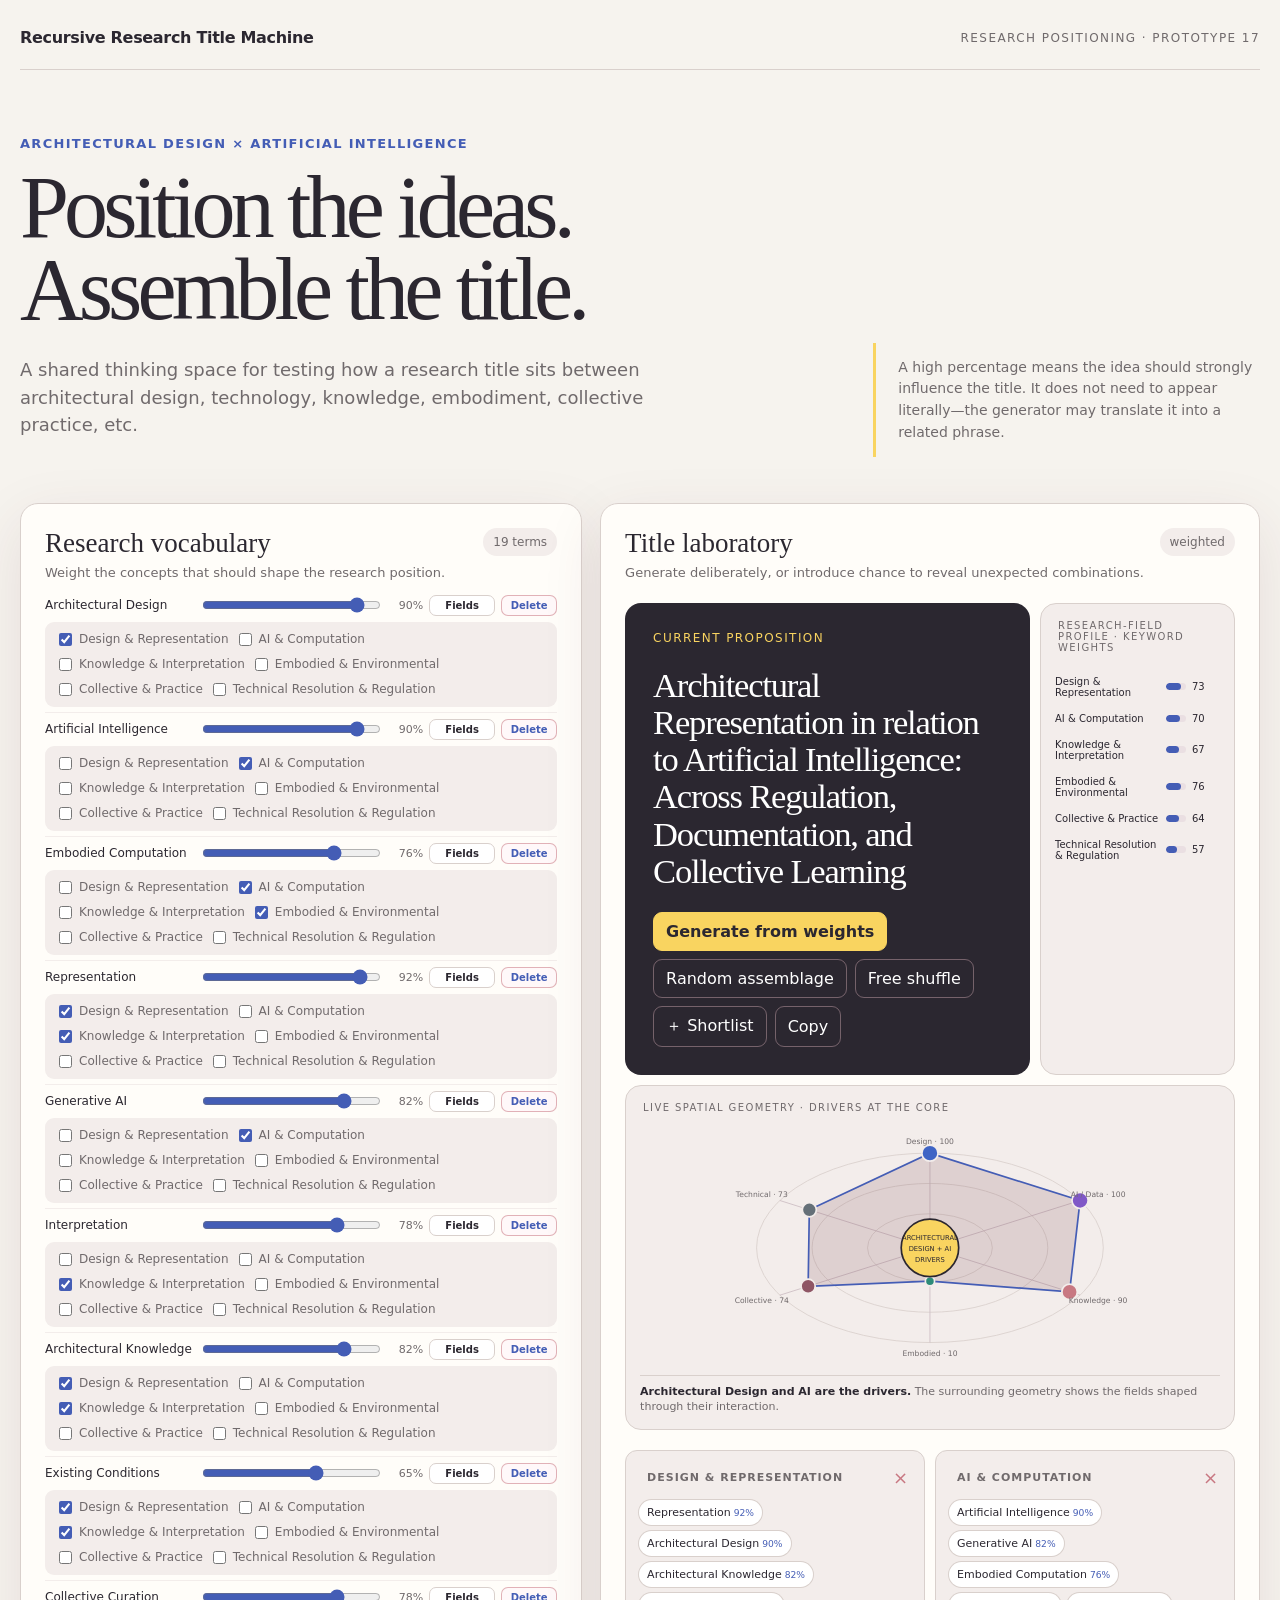
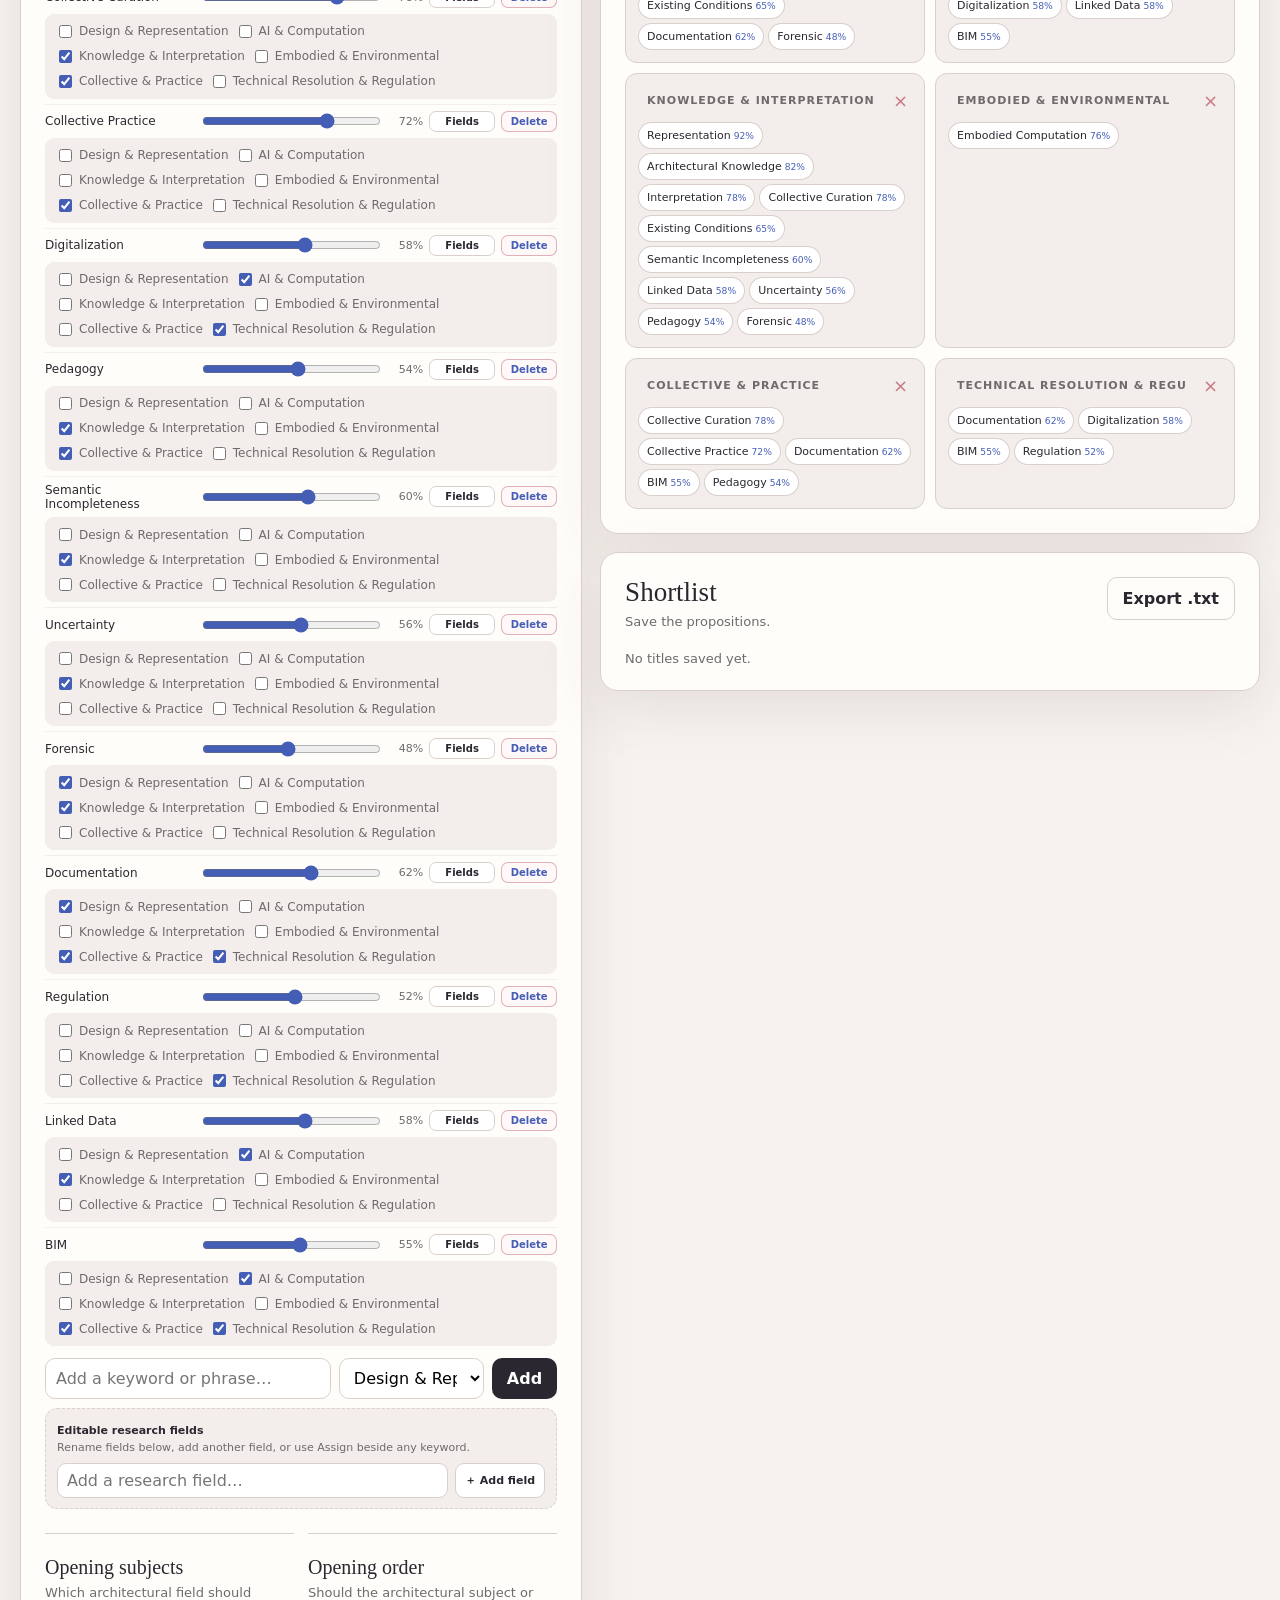
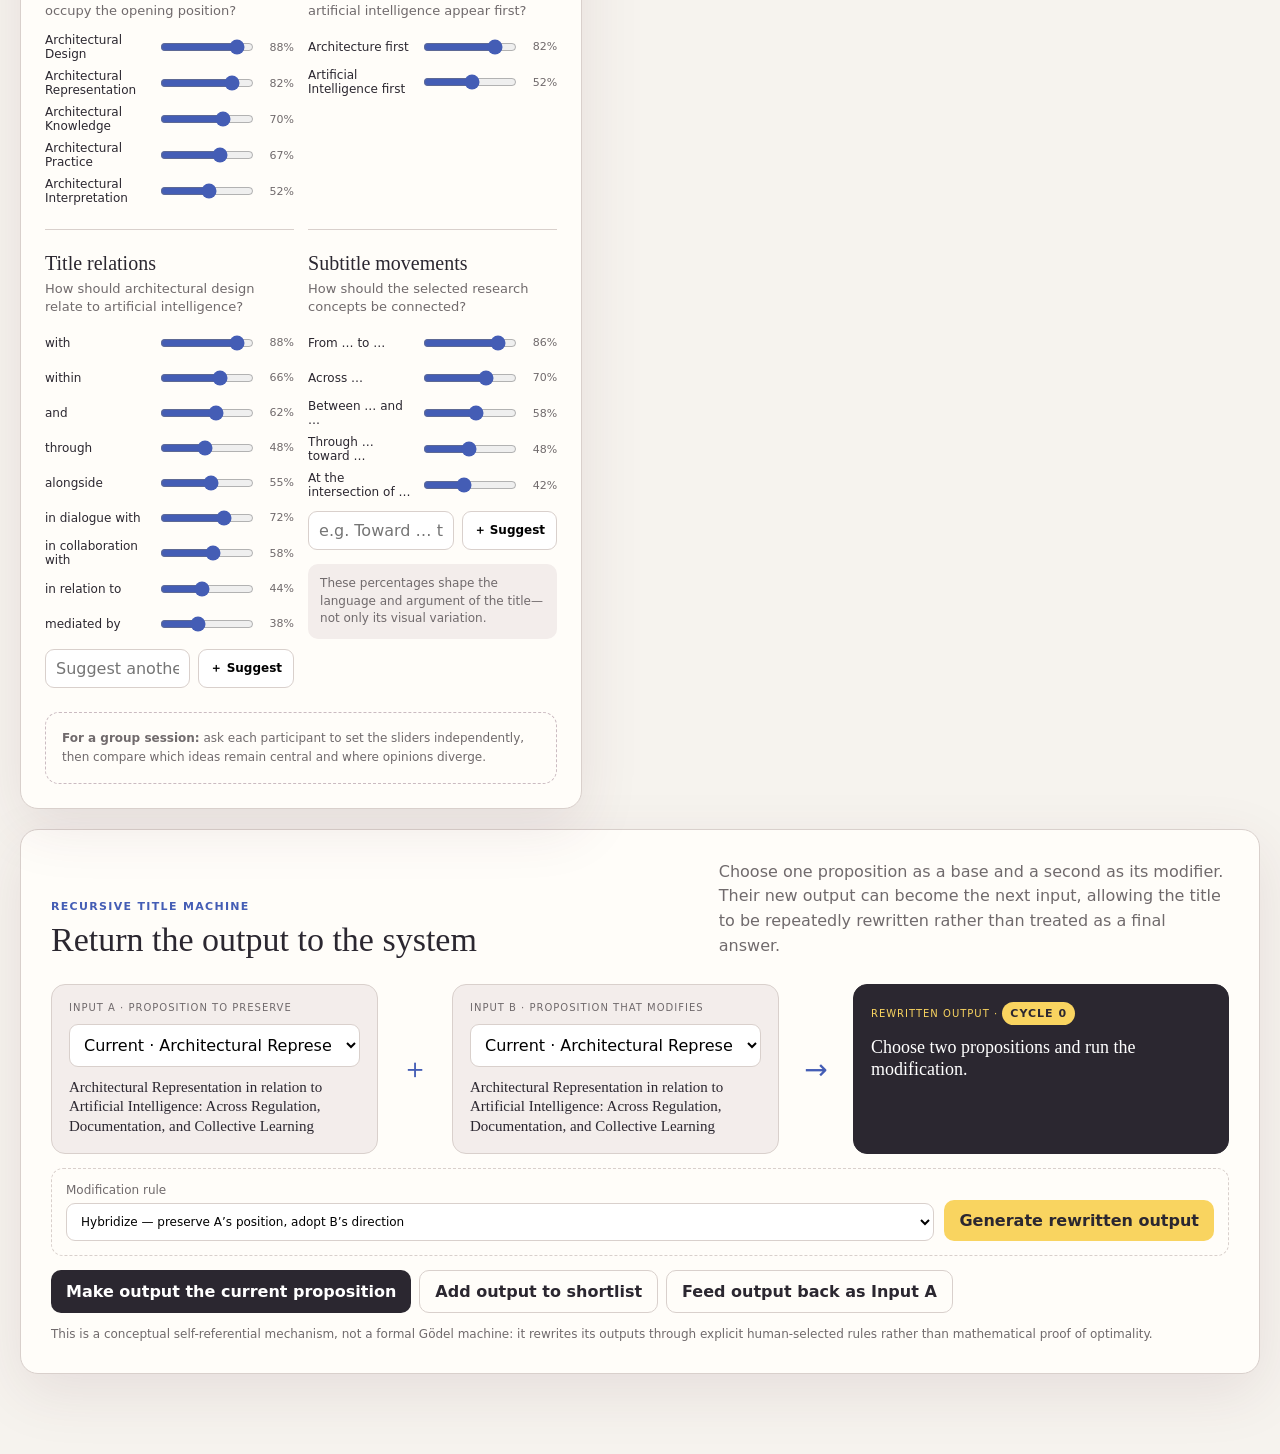
==== recursive-title-machine-v17.html @ b05d7071 "new file:   recursive-title-machine-v17.html" ====
<!doctype html>
<html lang="en">
<head>
  <meta charset="utf-8" />
  <meta name="viewport" content="width=device-width, initial-scale=1" />
  <title>Recursive Research Title Machine</title>
  <style>
    :root{--ink:#2b2730;--muted:#706a6c;--paper:#f6f3ee;--card:#fffdf9;--line:#d9d0cc;--acid:#f9d460;--blue:#445db5;--warm:#c87882;--soft:#f3edeb;--shadow:0 18px 60px rgba(89,44,56,.10)}
    *{box-sizing:border-box} body{margin:0;background:var(--paper);color:var(--ink);font-family:Inter,ui-sans-serif,system-ui,-apple-system,BlinkMacSystemFont,"Segoe UI",sans-serif}
    button,input,select{font:inherit} button{cursor:pointer}.shell{max-width:1560px;margin:auto;padding:28px 20px 80px}
    .top{display:flex;align-items:center;justify-content:space-between;padding-bottom:22px;border-bottom:1px solid var(--line)}
    .brand{font-weight:750;letter-spacing:-.02em}.step{font-size:12px;text-transform:uppercase;letter-spacing:.12em;color:var(--muted)}
    header{display:grid;grid-template-columns:1.35fr .65fr;gap:50px;padding:66px 0 46px}.eyebrow{color:var(--blue);font-size:13px;font-weight:700;letter-spacing:.1em;text-transform:uppercase}
    h1{font-family:Georgia,serif;font-size:clamp(48px,7vw,88px);line-height:.93;letter-spacing:-.055em;margin:16px 0 25px;max-width:850px;font-weight:500}.intro{font-size:18px;line-height:1.55;color:var(--muted);max-width:700px}
    .note{align-self:end;border-left:3px solid var(--acid);padding:14px 0 14px 22px;color:var(--muted);line-height:1.55;font-size:14px}
    .grid{display:grid;grid-template-columns:.92fr 1.08fr;gap:18px;align-items:start}.panel{background:var(--card);border:1px solid var(--line);border-radius:18px;padding:24px;box-shadow:var(--shadow)}
    .panel-head{display:flex;justify-content:space-between;align-items:start;gap:15px;margin-bottom:20px}.panel h2{font-family:Georgia,serif;font-size:27px;font-weight:500;margin:0}.help{font-size:13px;color:var(--muted);line-height:1.4;margin-top:5px}.pill{background:var(--soft);border-radius:999px;padding:7px 10px;font-size:12px;color:var(--muted);white-space:nowrap}
    .vocabulary-panel .panel-head{margin-bottom:12px}.keyword-list{display:grid;gap:5px}.word{display:grid;grid-template-columns:minmax(112px,1fr) 1.2fr 38px 66px 56px;align-items:center;gap:6px;border-top:1px solid var(--soft);padding-top:6px;min-height:30px}.word:first-child{border:0;padding-top:0}.word label{font-size:12px;line-height:1.2}.word output{font-variant-numeric:tabular-nums;font-size:11px;color:var(--muted);text-align:right}.assign-word{border:1px solid var(--line);border-radius:7px;background:white;color:var(--ink);padding:4px 6px;font-size:10px;font-weight:700}.assign-word:hover,.assign-word:focus-visible{border-color:var(--blue);color:var(--blue)}.delete-word{border:1px solid rgba(200,120,130,.55);border-radius:7px;background:#fff8f9;color:var(--blue);padding:4px 6px;font-size:10px;font-weight:700}.delete-word:hover,.delete-word:focus-visible{border-color:var(--warm);color:var(--ink);background:#f8e4e8}.category-editor{grid-column:1/-1;display:flex;flex-wrap:wrap;gap:6px;padding:8px 10px;background:var(--soft);border-radius:9px}.category-choice{display:inline-flex;align-items:center;gap:4px;font-size:10px;color:var(--muted)}.category-choice input{accent-color:var(--blue)}
    input[type=range]{width:100%;accent-color:var(--blue)}.add{display:grid;grid-template-columns:1fr 145px auto;gap:8px;margin-top:12px}.add input,.add select{min-width:0;border:1px solid var(--line);border-radius:10px;background:white;padding:9px 10px}.btn{border:0;border-radius:10px;padding:11px 15px;font-weight:700;background:var(--ink);color:white}.btn.alt{background:var(--acid);color:var(--ink)}.btn.ghost{background:transparent;color:var(--ink);border:1px solid var(--line)}.lab-column{position:sticky;top:14px;align-self:start}
    .title-spatial-grid{display:grid;grid-template-columns:1.35fr .65fr;gap:10px;align-items:stretch}.title-stage{background:var(--ink);color:white;border-radius:16px;padding:28px;min-height:380px;display:flex;flex-direction:column;justify-content:space-between}.kicker{color:var(--acid);font-size:12px;text-transform:uppercase;letter-spacing:.12em}.generated{font-family:Georgia,serif;font-size:clamp(25px,2.7vw,42px);line-height:1.08;letter-spacing:-.035em;margin:22px 0}.actions{display:flex;gap:8px;flex-wrap:wrap}.stage-btn{border:1px solid rgba(239,194,202,.38);background:transparent;color:white;border-radius:9px;padding:9px 12px}.stage-btn:hover{border-color:var(--acid);color:var(--acid)}.stage-btn.primary{background:var(--acid);border-color:var(--acid);color:var(--ink);font-weight:750}
    .profile-tab{border:1px solid var(--line);border-radius:16px;background:var(--soft);padding:14px;min-width:0}.profile-tab .axes{margin-top:12px}.profile-tab .axis{grid-template-columns:105px 1fr 28px;gap:6px;margin:15px 0;font-size:10px}.geometry-label{font-size:10px;text-transform:uppercase;letter-spacing:.14em;color:var(--muted);padding:2px 3px 8px}.geometry-wide{border:1px solid var(--line);border-radius:16px;background:var(--soft);padding:14px;margin-top:10px}.geometry-wide svg{display:block;width:100%;height:auto;max-height:310px;aspect-ratio:16/7}.radar-ring{fill:none;stroke:var(--line);stroke-width:1}.radar-axis{stroke:#cdbdc3;stroke-width:1}.radar-shape{fill:rgba(112,58,73,.16);stroke:var(--blue);stroke-width:2}.radar-node{stroke:var(--soft);stroke-width:2;cursor:pointer}.radar-label{font-size:9px;fill:var(--muted);text-anchor:middle}.ai-core{fill:var(--acid);stroke:var(--ink);stroke-width:2}.ai-text{font-size:8px;font-weight:500;fill:var(--ink);text-anchor:middle}.geometry-detail{font-size:11px;line-height:1.4;color:var(--muted);border-top:1px solid var(--line);padding-top:8px;min-height:40px}.geometry-detail strong{color:var(--ink)}
    .axes{margin-top:18px}.axis{display:grid;grid-template-columns:104px 1fr 34px;gap:10px;align-items:center;margin:11px 0;font-size:12px}.bar{height:7px;background:#eadfe2;border-radius:99px;overflow:hidden}.bar i{display:block;height:100%;border-radius:99px;background:var(--blue)}
    .theme-map{display:grid;grid-template-columns:repeat(2,1fr);gap:10px;margin-top:20px}.theme-group{border:1px solid var(--line);border-radius:12px;padding:13px;background:var(--soft)}.theme-head{display:grid;grid-template-columns:1fr auto;gap:7px;align-items:center;margin-bottom:9px}.theme-name{width:100%;min-width:0;border:1px solid transparent;border-radius:7px;background:transparent;padding:6px 7px;font-size:11px;font-weight:700;letter-spacing:.09em;text-transform:uppercase;color:var(--muted)}.theme-name:hover,.theme-name:focus{border-color:var(--line);background:white;outline:none}.delete-category{border:0;background:transparent;color:var(--warm);font-size:18px;line-height:1;padding:3px}.chips{display:flex;flex-wrap:wrap;gap:6px}.chip{background:white;border-radius:999px;padding:6px 8px;font-size:11px;box-shadow:0 0 0 1px var(--line)}.chip small{color:var(--blue);margin-left:3px}.category-tools{margin-top:9px;padding:10px 11px;border:1px dashed var(--line);border-radius:12px;background:var(--soft)}.category-tools-head{display:flex;justify-content:space-between;gap:12px;align-items:center}.category-tools strong{font-size:11px}.category-tools .help{margin:2px 0 0;font-size:11px}.category-add{display:grid;grid-template-columns:1fr auto;gap:7px;margin-top:7px}.category-add input{min-width:0;border:1px solid var(--line);border-radius:9px;background:white;padding:7px 9px}.category-add button{border:1px solid var(--line);border-radius:9px;background:white;color:var(--ink);padding:7px 9px;font-size:11px;font-weight:700}
    .language-grid{display:grid;grid-template-columns:repeat(2,minmax(0,1fr));gap:14px;align-items:start}.language-box{margin-top:24px;padding-top:22px;border-top:1px solid var(--line);min-width:0}.language-grid .language-box{height:100%}.language-box h3{font-family:Georgia,serif;font-size:20px;font-weight:500;margin:0}.language-box .help{margin-bottom:13px}.connector-list{display:grid;gap:8px}.connector-row{display:grid;grid-template-columns:minmax(105px,1fr) 1.05fr 34px;align-items:center;gap:8px;font-size:12px}.connector-row output{font-size:11px;color:var(--muted);text-align:right;font-variant-numeric:tabular-nums}.connector-tag{display:inline-flex;align-items:center;min-height:27px}.grammar-note{margin-top:14px;padding:11px 12px;border-radius:10px;background:var(--soft);color:var(--muted);font-size:12px;line-height:1.45}
    .suggest-form{display:grid;grid-template-columns:1fr auto;gap:8px;margin-top:12px}.suggest-form input{min-width:0;border:1px solid var(--line);border-radius:9px;background:white;padding:9px 10px}.suggest-form button{border:1px solid var(--line);border-radius:9px;background:white;padding:9px 11px;font-size:12px;font-weight:700}.suggest-form button:hover{border-color:var(--blue);color:var(--blue)}
    .shortlist{margin-top:18px;display:grid;gap:9px}.saved{display:grid;grid-template-columns:1fr auto;gap:12px;padding:13px 14px;border:1px solid var(--line);border-radius:12px;background:white;font-family:Georgia,serif;line-height:1.3}.saved button{border:0;background:transparent;color:var(--warm);font-size:18px}
    .footer-note{margin-top:24px;border:1px dashed #cbbbc1;border-radius:14px;padding:16px;color:var(--muted);font-size:12px;line-height:1.55}.empty{font-size:13px;color:var(--muted)}
    .recursive{margin-top:20px;padding:30px}.recursive-head{display:grid;grid-template-columns:1fr .8fr;gap:30px;align-items:end}.recursive-head p{color:var(--muted);line-height:1.55;margin:0}.machine-label{font-size:11px;letter-spacing:.12em;text-transform:uppercase;color:var(--blue);font-weight:750}.recursion-loop{display:grid;grid-template-columns:1fr 54px 1fr 54px 1.15fr;gap:10px;align-items:stretch;margin-top:25px}.input-slot,.recursive-output{border:1px solid var(--line);border-radius:14px;padding:17px;background:var(--soft);min-height:166px;display:flex;flex-direction:column;gap:11px}.input-slot label,.recursive-output small{font-size:10px;text-transform:uppercase;letter-spacing:.1em;color:var(--muted)}.input-slot select,.operation select{width:100%;min-width:0;border:1px solid var(--line);border-radius:9px;background:white;padding:10px}.slot-preview{font-family:Georgia,serif;font-size:15px;line-height:1.3;flex:1}.loop-arrow{display:grid;place-items:center;font-size:28px;color:var(--blue)}.recursive-output{background:var(--ink);color:white;border-color:var(--ink)}.recursive-output small{color:var(--acid)}.recursive-output strong{font-family:Georgia,serif;font-size:18px;line-height:1.25;font-weight:500}.operation{display:grid;grid-template-columns:1fr auto;gap:10px;align-items:end;margin-top:14px;padding:14px;border:1px dashed var(--line);border-radius:12px}.operation label{font-size:12px;color:var(--muted);display:grid;gap:6px}.recursive-actions{display:flex;gap:8px;flex-wrap:wrap;margin-top:14px}.recursive-note{font-size:12px;color:var(--muted);line-height:1.5;margin-top:12px}.cycle-count{display:inline-block;background:var(--acid);color:var(--ink);border-radius:99px;padding:5px 8px;font-size:11px;font-weight:750}
    @media(max-width:980px){header,.grid,.recursive-head{grid-template-columns:1fr}.note{align-self:auto}header{gap:20px;padding-top:46px}.shell{padding-inline:16px}.panel{padding:18px}.word{grid-template-columns:105px 1fr 35px 66px 56px}.lab-column{position:static}.recursion-loop{grid-template-columns:1fr}.loop-arrow{transform:rotate(90deg);min-height:30px}.operation{grid-template-columns:1fr}}@media(max-width:700px){.language-grid{grid-template-columns:1fr}}@media(max-width:650px){.add,.title-spatial-grid{grid-template-columns:1fr}.theme-map{grid-template-columns:1fr}.word{grid-template-columns:1fr 1.2fr 35px}.word .assign-word,.word .delete-word{width:100%}.recursive{padding:18px}.title-stage{min-height:280px}.profile-tab .axis{grid-template-columns:125px 1fr 30px}.geometry-wide svg{max-height:280px}}
  </style>
</head>
<body>
<main class="shell">
  <nav class="top"><div class="brand">Recursive Research Title Machine</div><div class="step">Research positioning · prototype 17</div></nav>
  <header>
    <div><div class="eyebrow">Architectural design × artificial intelligence</div><h1>Position the ideas.<br>Assemble the title.</h1><p class="intro">A shared thinking space for testing how a research title sits between architectural design, technology, knowledge, embodiment, collective practice, etc.</p></div>
    <div class="note">A high percentage means the idea should strongly influence the title. It does not need to appear literally—the generator may translate it into a related phrase.</div>
  </header>
  <section class="grid">
    <div class="panel vocabulary-panel">
      <div class="panel-head"><div><h2>Research vocabulary</h2><div class="help">Weight the concepts that should shape the research position.</div></div><span class="pill" id="count">0 terms</span></div>
      <div class="keyword-list" id="keywords"></div>
      <form class="add" id="addForm"><input id="newWord" aria-label="New research keyword" placeholder="Add a keyword or phrase…" /><select id="newAxis" aria-label="Research section"></select><button class="btn" type="submit">Add</button></form>
      <div class="category-tools"><div class="category-tools-head"><div><strong>Editable research fields</strong><div class="help">Rename fields below, add another field, or use Assign beside any keyword.</div></div></div><form class="category-add" id="categoryForm"><input id="newCategory" placeholder="Add a research field…" aria-label="New research field"><button type="submit">＋ Add field</button></form></div>
      <div class="language-grid">
        <div class="language-box"><h3>Opening subjects</h3><div class="help">Which architectural field should occupy the opening position?</div><div class="connector-list" id="subjects"></div></div>
        <div class="language-box"><h3>Opening order</h3><div class="help">Should the architectural subject or artificial intelligence appear first?</div><div class="connector-list" id="orders"></div></div>
      </div>
      <div class="language-grid">
        <div class="language-box"><h3>Title relations</h3><div class="help">How should architectural design relate to artificial intelligence?</div><div class="connector-list" id="relations"></div><form class="suggest-form" id="relationForm"><input id="relationSuggestion" placeholder="Suggest another relation…" aria-label="Suggest a title relation"><button type="submit">＋ Suggest</button></form></div>
        <div class="language-box"><h3>Subtitle movements</h3><div class="help">How should the selected research concepts be connected?</div><div class="connector-list" id="movements"></div><form class="suggest-form" id="movementForm"><input id="movementSuggestion" placeholder="e.g. Toward … through …" aria-label="Suggest a subtitle movement"><button type="submit">＋ Suggest</button></form><div class="grammar-note">These percentages shape the language and argument of the title—not only its visual variation.</div></div>
      </div>
      <div class="footer-note"><strong>For a group session:</strong> ask each participant to set the sliders independently, then compare which ideas remain central and where opinions diverge.</div>
    </div>
    <div class="lab-column">
      <div class="panel">
        <div class="panel-head"><div><h2>Title laboratory</h2><div class="help">Generate deliberately, or introduce chance to reveal unexpected combinations.</div></div><span class="pill" id="mode">weighted</span></div>
        <div class="title-spatial-grid">
          <div class="title-stage"><div><div class="kicker">Current proposition</div><div class="generated" id="generated"></div></div><div class="actions"><button class="stage-btn primary" id="generate">Generate from weights</button><button class="stage-btn" id="random">Random assemblage</button><button class="stage-btn" id="freeShuffle">Free shuffle</button><button class="stage-btn" id="save">＋ Shortlist</button><button class="stage-btn" id="copy">Copy</button></div></div>
          <aside class="profile-tab"><div class="geometry-label">Research-field profile · keyword weights</div><div class="axes" id="axes"></div></aside>
        </div>
        <div class="geometry-wide"><div class="geometry-label">Live spatial geometry · drivers at the core</div><svg id="spatialSvg" viewBox="0 0 520 300" role="img" aria-label="Wide radial geometry showing architectural design and artificial intelligence as drivers"><g id="radarGrid"></g><polygon id="radarShape" class="radar-shape" points="260,150"></polygon><g id="radarNodes"></g><circle class="ai-core" cx="260" cy="150" r="34"></circle><text class="ai-text" x="260" y="141">ARCHITECTURAL</text><text class="ai-text" x="260" y="154">DESIGN + AI</text><text class="ai-text" x="260" y="167">DRIVERS</text></svg><div class="geometry-detail" id="spatialDetail"><strong>Architectural Design and AI are the drivers.</strong> The surrounding geometry shows the fields shaped through their interaction.</div></div><div class="theme-map" id="themeMap"></div>
      </div>
      <div class="panel" style="margin-top:18px"><div class="panel-head"><div><h2>Shortlist</h2><div class="help">Save the propositions.</div></div><button class="btn ghost" id="export">Export .txt</button></div><div class="shortlist" id="shortlist"></div></div>
    </div>
  </section>
  <section class="panel recursive">
    <div class="recursive-head"><div><div class="machine-label">Recursive title machine</div><h2 style="font-family:Georgia,serif;font-size:34px;font-weight:500;margin:8px 0 0">Return the output to the system</h2></div><p>Choose one proposition as a base and a second as its modifier. Their new output can become the next input, allowing the title to be repeatedly rewritten rather than treated as a final answer.</p></div>
    <div class="recursion-loop">
      <div class="input-slot"><label for="inputA">Input A · proposition to preserve</label><select id="inputA"></select><div class="slot-preview" id="previewA"></div></div>
      <div class="loop-arrow">＋</div>
      <div class="input-slot"><label for="inputB">Input B · proposition that modifies</label><select id="inputB"></select><div class="slot-preview" id="previewB"></div></div>
      <div class="loop-arrow">→</div>
      <div class="recursive-output"><small>Rewritten output · <span class="cycle-count" id="cycleCount">cycle 0</span></small><strong id="recursiveResult">Choose two propositions and run the modification.</strong></div>
    </div>
    <div class="operation"><label>Modification rule<select id="operation"><option value="hybrid">Hybridize — preserve A’s position, adopt B’s direction</option><option value="reframe">Reframe — adopt B’s position, retain A’s direction</option><option value="intersect">Intersect — place one concept from each title in tension</option><option value="mutate">Mutate — apply the current weighted language system again</option></select></label><button class="btn alt" id="runRecursive">Generate rewritten output</button></div>
    <div class="recursive-actions"><button class="btn" id="makeCurrent">Make output the current proposition</button><button class="btn ghost" id="recursiveShortlist">Add output to shortlist</button><button class="btn ghost" id="feedBack">Feed output back as Input A</button></div>
    <div class="recursive-note">This is a conceptual self-referential mechanism, not a formal Gödel machine: it rewrites its outputs through explicit human-selected rules rather than mathematical proof of optimality.</div>
  </section>
</main>
<script>
const seed=[
 {n:'Architectural Design',v:90,a:'architectural',cats:['architectural']},{n:'Artificial Intelligence',v:90,a:'technology',cats:['technology']},{n:'Embodied Computation',v:76,a:'embodied',cats:['embodied','technology']},
 {n:'Representation',v:92,a:'architectural',cats:['architectural','interpretive']},{n:'Generative AI',v:82,a:'technology',cats:['technology']},{n:'Interpretation',v:78,a:'interpretive',cats:['interpretive']},
 {n:'Architectural Knowledge',v:82,a:'interpretive',cats:['interpretive','architectural']},{n:'Existing Conditions',v:65,a:'architectural',cats:['architectural','interpretive']},{n:'Collective Curation',v:78,a:'collective',cats:['collective','interpretive']},
 {n:'Collective Practice',v:72,a:'collective',cats:['collective']},{n:'Digitalization',v:58,a:'technology',cats:['technology','production']},{n:'Pedagogy',v:54,a:'collective',cats:['collective','interpretive']},
 {n:'Semantic Incompleteness',v:60,a:'interpretive',cats:['interpretive']},{n:'Uncertainty',v:56,a:'interpretive',cats:['interpretive']},{n:'Forensic',v:48,a:'architectural',cats:['architectural','interpretive']},
 {n:'Documentation',v:62,a:'production',cats:['production','collective','architectural']},{n:'Regulation',v:52,a:'production',cats:['production']},{n:'Linked Data',v:58,a:'technology',cats:['technology','interpretive']},{n:'BIM',v:55,a:'technology',cats:['technology','production','collective']}
];
const categoryDefaults=[
 {key:'architectural',label:'Design & Representation',short:'Design',color:'#3f64c5',feature:'design geometry, architectural representation and spatial organization'},
 {key:'technology',label:'AI & Computation',short:'AI / Data',color:'#8058c7',feature:'AI interpretation, computational inference and data-driven design development'},
 {key:'interpretive',label:'Knowledge & Interpretation',short:'Knowledge',color:'#c87882',feature:'meaning, ambiguity, incomplete knowledge, uncertainty and interpretive judgment'},
 {key:'embodied',label:'Embodied & Environmental',short:'Embodied',color:'#2d8b78',feature:'environmental sensing, bodily occupation and material performance'},
 {key:'collective',label:'Collective & Practice',short:'Collective',color:'#8f5665',feature:'collective curation, pedagogy and professional coordination'},
 {key:'production',label:'Technical Resolution & Regulation',short:'Technical',color:'#657078',feature:'regulation, compliance, verification, tolerances, technical documentation and constructability'}
];
const categoryColors=['#3f64c5','#8058c7','#c87882','#2d8b78','#8f5665','#657078','#516cb0','#a86975','#3f7f8d','#6e4a72'];
let categories=JSON.parse(localStorage.getItem('titleCategoriesV17')||'null')||categoryDefaults.map(c=>({...c}));
categories=categories.map((category,index)=>({...category,color:categoryColors[index%categoryColors.length]}));
categories=categories.map(category=>{
 if(category.key==='interpretive')return {...category,feature:'meaning, ambiguity, incomplete knowledge, uncertainty and interpretive judgment'};
 if(category.key==='production'&&category.label==='Technical Resolution & Uncertainty')return {...category,label:'Technical Resolution & Regulation',short:'Technical',feature:'regulation, compliance, verification, tolerances, technical documentation and constructability'};
 return category;
});
let words=JSON.parse(localStorage.getItem('titleWords')||'null')||[];
words=words.filter(w=>w.n.toLowerCase()!=='investigative');
seed.forEach(item=>{if(!words.some(w=>w.n.toLowerCase()===item.n.toLowerCase()))words.push({...item})});
const categoryMap=Object.fromEntries(seed.map(item=>[item.n.toLowerCase(),item]));
words=words.map(w=>{const known=categoryMap[w.n.toLowerCase()],fallback=categories[0]?.key||'architectural';const cats=(w.cats&&w.cats.length?w.cats:(known?.cats||[w.a||known?.a||fallback])).filter(key=>categories.some(c=>c.key===key));return {...w,a:cats[0]||fallback,cats:cats.length?cats:[fallback]}});
words=words.map(w=>w.n.toLowerCase()==='forensic'?{...w,a:'architectural',cats:[...new Set((w.cats||[]).filter(cat=>cat!=='production').concat(['architectural','interpretive']))]}:w);
let saved=JSON.parse(localStorage.getItem('titleSaved')||'[]');
let recursiveOutputs=JSON.parse(localStorage.getItem('recursiveOutputs')||'[]');
let recursiveCycles=+(localStorage.getItem('recursiveCycles')||0);
let subjects=JSON.parse(localStorage.getItem('titleSubjects')||'null')||[
 {n:'Architectural Design',v:88},{n:'Architectural Representation',v:82},{n:'Architectural Knowledge',v:70},{n:'Architectural Practice',v:67},{n:'Architectural Interpretation',v:52}
];
let orders=JSON.parse(localStorage.getItem('titleOrders')||'null')||[
 {n:'Architecture first',v:82,key:'architecture'},{n:'Artificial Intelligence first',v:52,key:'ai'}
];
let relations=JSON.parse(localStorage.getItem('titleRelations')||'null')||[];
const relationDefaults=[{n:'with',v:88},{n:'within',v:66},{n:'and',v:62},{n:'through',v:48},{n:'alongside',v:55},{n:'in dialogue with',v:72},{n:'in collaboration with',v:58},{n:'in relation to',v:44},{n:'mediated by',v:38}];
relationDefaults.forEach(item=>{if(!relations.some(r=>r.n.toLowerCase()===item.n.toLowerCase()))relations.push({...item})});
let movements=JSON.parse(localStorage.getItem('titleMovements')||'null')||[
 {n:'From … to …',v:86,t:x=>`From ${x[0]} to ${x[1]} and ${x[2]}`},
 {n:'Across …',v:70,t:x=>`Across ${x[0]}, ${x[1]}, and ${x[2]}`},
 {n:'Between … and …',v:58,t:x=>`Between ${x[0]} and ${x[1]} in ${x[2]}`},
 {n:'Through … toward …',v:48,t:x=>`Through ${x[0]} toward ${x[1]} and ${x[2]}`},
 {n:'At the intersection of …',v:42,t:x=>`At the Intersection of ${x[0]}, ${x[1]}, and ${x[2]}`}
];
const titleEl=document.querySelector('#generated');
let activeTerms=[];
const phrase={
 'Representation':'Representation','Generative AI':'Generative Intelligence','Interpretation':'Interpretation','Architectural knowledge':'Architectural Knowledge','Embodied practice':'Embodied Practice','Collective practice':'Collective Practice','Existing conditions':'Existing Conditions','Human curation':'Human Curation','Semantic incompleteness':'Open-Ended Knowledge','Computational methods':'Computational Practice','Pedagogy':'Collective Learning','Forensic inquiry':'Evidence-Based Inquiry'
};
function persist(){localStorage.setItem('titleWords',JSON.stringify(words));localStorage.setItem('titleCategoriesV17',JSON.stringify(categories));localStorage.setItem('titleSaved',JSON.stringify(saved));localStorage.setItem('titleSubjects',JSON.stringify(subjects));localStorage.setItem('titleOrders',JSON.stringify(orders));localStorage.setItem('titleRelations',JSON.stringify(relations));localStorage.setItem('titleMovements',JSON.stringify(movements.map(({n,v})=>({n,v}))));localStorage.setItem('recursiveOutputs',JSON.stringify(recursiveOutputs));localStorage.setItem('recursiveCycles',recursiveCycles)}
function safeText(value){return String(value).replace(/[&<>"']/g,char=>({'&':'&amp;','<':'&lt;','>':'&gt;','"':'&quot;',"'":'&#39;'}[char]))}
function renderCategorySelect(){const select=document.querySelector('#newAxis');const keep=select.value;select.innerHTML=categories.map(c=>`<option value="${safeText(c.key)}">${safeText(c.label)}</option>`).join('');if(categories.some(c=>c.key===keep))select.value=keep}
function renderWords(){const box=document.querySelector('#keywords');box.innerHTML='';words.forEach((w,i)=>{const row=document.createElement('div');row.className='word';row.innerHTML=`<label for="w${i}">${safeText(w.n)}</label><input id="w${i}" type="range" min="0" max="100" value="${w.v}" aria-label="Relevance of ${safeText(w.n)}"><output>${w.v}%</output><button class="assign-word" type="button" aria-expanded="false">Fields</button><button class="delete-word" type="button" aria-label="Delete ${safeText(w.n)}">Delete</button><div class="category-editor" hidden>${categories.map(c=>`<label class="category-choice"><input type="checkbox" value="${safeText(c.key)}" ${(w.cats||[]).includes(c.key)?'checked':''}> ${safeText(c.label)}</label>`).join('')}</div>`;const slider=row.querySelector('input[type=range]');slider.oninput=e=>{w.v=+e.target.value;row.querySelector('output').textContent=w.v+'%';persist();renderAxes();renderSpatial(titleEl.textContent)};const assign=row.querySelector('.assign-word'),editor=row.querySelector('.category-editor');assign.onclick=()=>{editor.hidden=!editor.hidden;assign.setAttribute('aria-expanded',String(!editor.hidden));assign.textContent=editor.hidden?'Fields':'Close'};editor.querySelectorAll('input[type=checkbox]').forEach(check=>check.onchange=()=>{let selected=[...editor.querySelectorAll('input:checked')].map(input=>input.value);if(!selected.length){check.checked=true;selected=[check.value]}w.cats=selected;w.a=selected[0];persist();renderAxes();renderSpatial(titleEl.textContent)});row.querySelector('.delete-word').onclick=()=>{words.splice(i,1);persist();renderWords();renderAxes();renderSpatial(titleEl.textContent)};box.appendChild(row)});document.querySelector('#count').textContent=words.length+' terms'}
function pickWeighted(count,random=false){let pool=[...words];const out=[];while(pool.length&&out.length<count){let index;if(random) index=Math.floor(Math.random()*pool.length);else{const total=pool.reduce((s,w)=>s+Math.max(w.v,1),0);let r=Math.random()*total;index=pool.findIndex(w=>(r-=Math.max(w.v,1))<=0);if(index<0)index=0}const item=pool[index];out.push({word:item.n,display:phrase[item.n]||cap(item.n)});pool.splice(index,1)}return out}
function oneWeighted(items,random=false){if(random)return items[Math.floor(Math.random()*items.length)];const total=items.reduce((s,item)=>s+Math.max(item.v,1),0);let r=Math.random()*total;return items.find(item=>(r-=Math.max(item.v,1))<=0)||items[0]}
function cap(s){return s.replace(/\b\w/g,c=>c.toUpperCase())}
function makeOpening(random=false){const subject=oneWeighted(subjects,random),order=oneWeighted(orders,random),relation=oneWeighted(relations,random);return order.key==='ai'?`Artificial Intelligence ${relation.n} ${subject.n}`:`${subject.n} ${relation.n} Artificial Intelligence`}
function generate(random=false){if(!words.length){titleEl.textContent='Add at least one research term to begin.';document.querySelector('#mode').textContent='empty';renderAxes();renderRecursiveOptions();renderSpatial(titleEl.textContent);return}const picked=pickWeighted(3,random);activeTerms=picked.map(p=>p.word);const x=picked.map(p=>p.display);while(x.length<3)x.push('Open Practice');const movement=oneWeighted(movements,random);titleEl.textContent=`${makeOpening(random)}: ${movement.t(x)}`;document.querySelector('#mode').textContent=random?'chance':'weighted';renderAxes();renderRecursiveOptions();renderSpatial(titleEl.textContent)}
function shuffleArray(items){const a=[...items];for(let i=a.length-1;i>0;i--){const j=Math.floor(Math.random()*(i+1));[a[i],a[j]]=[a[j],a[i]]}return a}
function freeShuffle(){if(!words.length)return;const chosenItems=shuffleArray(words).slice(0,4),chosen=chosenItems.map(w=>phrase[w.n]||cap(w.n)),relation=relations[Math.floor(Math.random()*relations.length)].n,subject=subjects[Math.floor(Math.random()*subjects.length)].n;activeTerms=chosenItems.map(w=>w.n);const patterns=[
 ()=>`${cap(relation)} ${subject}: ${chosen[0]}, Artificial Intelligence, and ${chosen[1]}`,
 ()=>`${chosen[0]} ${relation} Artificial Intelligence: Across ${chosen[1]}, ${chosen[2]}, and ${chosen[3]}`,
 ()=>`Within ${chosen[0]}: Artificial Intelligence ${relation} ${chosen[1]} and ${chosen[2]}`,
 ()=>`Across ${chosen[0]} and ${chosen[1]}: ${subject} ${relation} Artificial Intelligence`,
 ()=>`Artificial Intelligence, ${chosen[0]}, and ${subject}: Toward ${chosen[1]} through ${chosen[2]}`,
 ()=>`${cap(relation)} ${chosen[0]}: ${chosen[1]}, ${subject}, and Artificial Intelligence`
];titleEl.textContent=patterns[Math.floor(Math.random()*patterns.length)]();document.querySelector('#mode').textContent='free shuffle';renderAxes();renderRecursiveOptions();renderSpatial(titleEl.textContent)}
function categoryLabel(key){return categories.find(c=>c.key===key)?.label||key}
function renderAxes(){document.querySelector('#axes').innerHTML=categories.map(c=>{const set=words.filter(w=>(w.cats||[w.a]).includes(c.key));const v=set.length?Math.round(set.reduce((s,w)=>s+w.v,0)/set.length):0;return `<div class="axis"><span>${safeText(c.label)}</span><div class="bar"><i style="width:${v}%"></i></div><output>${v}</output></div>`}).join('');renderThemeMap()}
function renderThemeMap(){const map=document.querySelector('#themeMap');map.innerHTML=categories.map(c=>{const set=words.filter(w=>(w.cats||[w.a]).includes(c.key)).sort((a,b)=>b.v-a.v);return `<section class="theme-group" data-key="${safeText(c.key)}"><div class="theme-head"><input class="theme-name" value="${safeText(c.label)}" aria-label="Rename ${safeText(c.label)}"><button class="delete-category" type="button" aria-label="Delete ${safeText(c.label)}">×</button></div><div class="chips">${set.length?set.map(w=>`<span class="chip">${safeText(w.n)}<small>${w.v}%</small></span>`).join(''):'<span class="empty">No terms yet</span>'}</div></section>`}).join('');map.querySelectorAll('.theme-group').forEach(group=>{const key=group.dataset.key,category=categories.find(c=>c.key===key),name=group.querySelector('.theme-name');name.onchange=()=>{const value=name.value.trim();if(value){category.label=value;category.short=value.length>18?value.split(/\s+/).slice(0,2).join(' '):value;persist();renderCategorySelect();renderWords();renderAxes();renderSpatial(titleEl.textContent)}else name.value=category.label};group.querySelector('.delete-category').onclick=()=>deleteCategory(key)});renderCategorySelect()}
function uniqueCategoryKey(label){const base=label.toLowerCase().normalize('NFKD').replace(/[^a-z0-9]+/g,'-').replace(/^-|-$/g,'')||'field';let key=base,n=2;while(categories.some(c=>c.key===key))key=`${base}-${n++}`;return key}
function addCategory(label){const key=uniqueCategoryKey(label),color=categoryColors[categories.length%categoryColors.length];categories.push({key,label,short:label.length>18?label.split(/\s+/).slice(0,2).join(' '):label,color,feature:'the keywords currently assigned to this research field'});persist();renderCategorySelect();renderWords();renderAxes();renderSpatial(titleEl.textContent)}
function deleteCategory(key){if(categories.length===1){alert('Keep at least one research field.');return}const category=categories.find(c=>c.key===key);if(!confirm(`Delete “${category.label}”? Keywords assigned only to this field will move to the first remaining field.`))return;categories=categories.filter(c=>c.key!==key);const fallback=categories[0].key;words.forEach(w=>{w.cats=(w.cats||[w.a]).filter(cat=>cat!==key);if(!w.cats.length)w.cats=[fallback];w.a=w.cats[0]});persist();renderCategorySelect();renderWords();renderAxes();renderSpatial(titleEl.textContent)}
function spatialScores(title){const scores=Object.fromEntries(categories.map(c=>[c.key,10])),lower=title.toLowerCase();words.forEach(w=>{const alias=phrase[w.n],mentioned=activeTerms.includes(w.n)||lower.includes(w.n.toLowerCase())||(alias&&lower.includes(alias.toLowerCase()));if(mentioned)(w.cats||[w.a]).forEach(cat=>scores[cat]=Math.min(100,(scores[cat]||0)+w.v*.55))});if(scores.architectural!==undefined&&/architectural (design|representation|knowledge|practice|interpretation)/i.test(title))scores.architectural=100;if(scores.technology!==undefined&&/artificial intelligence|generative intelligence|generative ai/i.test(title))scores.technology=100;return scores}
function radarPoint(index,factor,count){const angle=-Math.PI/2+index*(Math.PI*2/Math.max(count,1));return {x:260+Math.cos(angle)*205*factor,y:150+Math.sin(angle)*112*factor}}
function renderSpatial(title){const scores=spatialScores(title),fields=categories,grid=document.querySelector('#radarGrid'),shape=document.querySelector('#radarShape'),nodes=document.querySelector('#radarNodes');if(!grid||!shape||!nodes)return;grid.innerHTML=[.36,.68,1].map(f=>`<ellipse class="radar-ring" cx="260" cy="150" rx="${205*f}" ry="${112*f}"></ellipse>`).join('')+fields.map((f,i)=>{const p=radarPoint(i,1,fields.length);return `<line class="radar-axis" x1="260" y1="150" x2="${p.x}" y2="${p.y}"></line>`}).join('');const points=fields.map((f,i)=>{const p=radarPoint(i,.28+scores[f.key]*.0072,fields.length);return `${p.x},${p.y}`}).join(' ');shape.setAttribute('points',points||'260,150');nodes.innerHTML='';fields.forEach((f,i)=>{const node=radarPoint(i,.28+scores[f.key]*.0072,fields.length),label=radarPoint(i,1.12,fields.length),g=document.createElementNS('http://www.w3.org/2000/svg','g');g.innerHTML=`<circle class="radar-node" cx="${node.x}" cy="${node.y}" r="${5+scores[f.key]/22}" fill="${f.color}"></circle><text class="radar-label" x="${label.x}" y="${label.y+3}">${safeText(f.short)} · ${Math.round(scores[f.key])}</text>`;g.onclick=()=>{document.querySelector('#spatialDetail').innerHTML=`<strong>${safeText(f.label)}</strong> <span>${safeText(f.feature)}. Current relation: ${Math.round(scores[f.key])}%.</span>`};nodes.appendChild(g)})}
function restoreMovementTemplates(){const templates={
 'From … to …':x=>`From ${x[0]} to ${x[1]} and ${x[2]}`,'Across …':x=>`Across ${x[0]}, ${x[1]}, and ${x[2]}`,'Between … and …':x=>`Between ${x[0]} and ${x[1]} in ${x[2]}`,'Through … toward …':x=>`Through ${x[0]} toward ${x[1]} and ${x[2]}`,'At the intersection of …':x=>`At the Intersection of ${x[0]}, ${x[1]}, and ${x[2]}`};movements=movements.map(m=>({...m,t:templates[m.n]||function(x){let i=0;const filled=m.n.replace(/…/g,()=>x[Math.min(i++,x.length-1)]);return i?`${filled}${i<x.length?' and '+x.slice(i).join(', '):''}`:`${cap(m.n)} ${x[0]}, ${x[1]}, and ${x[2]}`}}))}
function renderLanguage(){const render=(id,items)=>{const box=document.querySelector(id);box.innerHTML='';items.forEach((item,i)=>{const row=document.createElement('div');row.className='connector-row';row.innerHTML=`<span class="connector-tag">${item.n}</span><input type="range" min="0" max="100" value="${item.v}" aria-label="Weight for ${item.n}"><output>${item.v}%</output>`;row.querySelector('input').oninput=e=>{item.v=+e.target.value;row.querySelector('output').textContent=item.v+'%';persist()};box.appendChild(row)})};render('#subjects',subjects);render('#orders',orders);render('#relations',relations);render('#movements',movements)}
function splitTitle(title){const at=title.indexOf(':');return at<0?[title,'']:[title.slice(0,at).trim(),title.slice(at+1).trim()]}
function conceptFrom(text){return text.replace(/^(From|Across|Between|Through|At the Intersection of)\s+/i,'').split(/,|\band\b|\bto\b|\bin\b|\btoward\b/i).map(s=>s.trim()).filter(Boolean)[0]||'Open Knowledge'}
function allPropositions(){return [...new Set([titleEl.textContent,...saved,...recursiveOutputs].filter(Boolean))]}
function renderRecursiveOptions(){const options=allPropositions(),a=document.querySelector('#inputA'),b=document.querySelector('#inputB');const keepA=a.value,keepB=b.value;const html=options.map((t,i)=>`<option value="${t.replace(/"/g,'&quot;')}">${i===0?'Current':'Proposition '+(i+1)} · ${t.slice(0,74)}${t.length>74?'…':''}</option>`).join('');a.innerHTML=html;b.innerHTML=html;if(options.includes(keepA))a.value=keepA;if(options.includes(keepB))b.value=keepB;else if(options[1])b.value=options[1];updatePreviews();document.querySelector('#cycleCount').textContent=`cycle ${recursiveCycles}`}
function updatePreviews(){document.querySelector('#previewA').textContent=document.querySelector('#inputA').value||'No proposition available';document.querySelector('#previewB').textContent=document.querySelector('#inputB').value||'Add titles to the shortlist for a second input'}
function runRecursive(){const a=document.querySelector('#inputA').value,b=document.querySelector('#inputB').value;if(!a||!b)return;const [ha,sa]=splitTitle(a),[hb,sb]=splitTitle(b),mode=document.querySelector('#operation').value;let result;if(mode==='hybrid')result=`${ha}: ${sb||b}`;else if(mode==='reframe')result=`${hb}: ${sa||a}`;else if(mode==='intersect')result=`${makeOpening(false)}: Between ${conceptFrom(sa)} and ${conceptFrom(sb)} in Collective Practice`;else{const movement=oneWeighted(movements,false),picked=pickWeighted(1,false)[0];result=`${makeOpening(false)}: ${movement.t([conceptFrom(sa),conceptFrom(sb),picked?picked.display:'Open Knowledge'])}`}recursiveCycles++;document.querySelector('#recursiveResult').textContent=result;document.querySelector('#cycleCount').textContent=`cycle ${recursiveCycles}`;activeTerms=words.filter(w=>result.toLowerCase().includes(w.n.toLowerCase())).map(w=>w.n);renderSpatial(result);persist()}
function recursiveResult(){const text=document.querySelector('#recursiveResult').textContent;return text.startsWith('Choose two')?'':text}
function renderSaved(){const box=document.querySelector('#shortlist');box.innerHTML=saved.length?saved.map((s,i)=>`<div class="saved"><span>${s}</span><button aria-label="Remove title" data-i="${i}">×</button></div>`).join(''):'<div class="empty">No titles saved yet.</div>';box.querySelectorAll('button').forEach(b=>b.onclick=()=>{saved.splice(+b.dataset.i,1);persist();renderSaved()});renderRecursiveOptions()}
document.querySelector('#generate').onclick=()=>generate(false);document.querySelector('#random').onclick=()=>generate(true);document.querySelector('#freeShuffle').onclick=freeShuffle;
document.querySelector('#save').onclick=()=>{if(titleEl.textContent&&!saved.includes(titleEl.textContent)){saved.unshift(titleEl.textContent);persist();renderSaved()}};
document.querySelector('#copy').onclick=async()=>{await navigator.clipboard.writeText(titleEl.textContent);document.querySelector('#copy').textContent='Copied';setTimeout(()=>document.querySelector('#copy').textContent='Copy',1000)};
document.querySelector('#addForm').onsubmit=e=>{e.preventDefault();const input=document.querySelector('#newWord'),n=input.value.trim(),a=document.querySelector('#newAxis').value;if(n){words.push({n,v:50,a,cats:[a]});input.value='';persist();renderWords();renderAxes()}};
document.querySelector('#categoryForm').onsubmit=e=>{e.preventDefault();const input=document.querySelector('#newCategory'),label=input.value.trim();if(label){addCategory(label);input.value=''}};
document.querySelector('#relationForm').onsubmit=e=>{e.preventDefault();const input=document.querySelector('#relationSuggestion'),n=input.value.trim().toLowerCase();if(n&&!relations.some(r=>r.n.toLowerCase()===n)){relations.push({n,v:50,custom:true});input.value='';persist();renderLanguage()}};
document.querySelector('#movementForm').onsubmit=e=>{e.preventDefault();const input=document.querySelector('#movementSuggestion'),n=input.value.trim();if(n&&!movements.some(m=>m.n.toLowerCase()===n.toLowerCase())){movements.push({n,v:50,custom:true});input.value='';restoreMovementTemplates();persist();renderLanguage()}};
document.querySelector('#inputA').onchange=updatePreviews;document.querySelector('#inputB').onchange=updatePreviews;document.querySelector('#runRecursive').onclick=runRecursive;
document.querySelector('#makeCurrent').onclick=()=>{const result=recursiveResult();if(result){titleEl.textContent=result;activeTerms=words.filter(w=>result.toLowerCase().includes(w.n.toLowerCase())).map(w=>w.n);renderRecursiveOptions();renderSpatial(result);window.scrollTo({top:document.querySelector('.title-stage').offsetTop-30,behavior:'smooth'})}};
document.querySelector('#recursiveShortlist').onclick=()=>{const result=recursiveResult();if(result&&!saved.includes(result)){saved.unshift(result);persist();renderSaved()}};
document.querySelector('#feedBack').onclick=()=>{const result=recursiveResult();if(result){if(!recursiveOutputs.includes(result))recursiveOutputs.unshift(result);persist();renderRecursiveOptions();document.querySelector('#inputA').value=result;updatePreviews()}};
document.querySelector('#export').onclick=()=>{const sorted=[...words].sort((a,b)=>b.v-a.v);const text=['RESEARCH TITLE ASSEMBLAGE','',...saved.map((s,i)=>`${i+1}. ${s}`),'','KEYWORD WEIGHTS & RESEARCH FIELDS',...sorted.map(w=>`${w.v}% — ${w.n} — ${(w.cats||[w.a]).map(categoryLabel).join(' / ')}`)].join('\n');const a=document.createElement('a');a.href=URL.createObjectURL(new Blob([text],{type:'text/plain'}));a.download='research-title-shortlist.txt';a.click();URL.revokeObjectURL(a.href)};
restoreMovementTemplates();renderCategorySelect();renderWords();renderSaved();renderLanguage();generate(false);
</script>
</body>
</html>
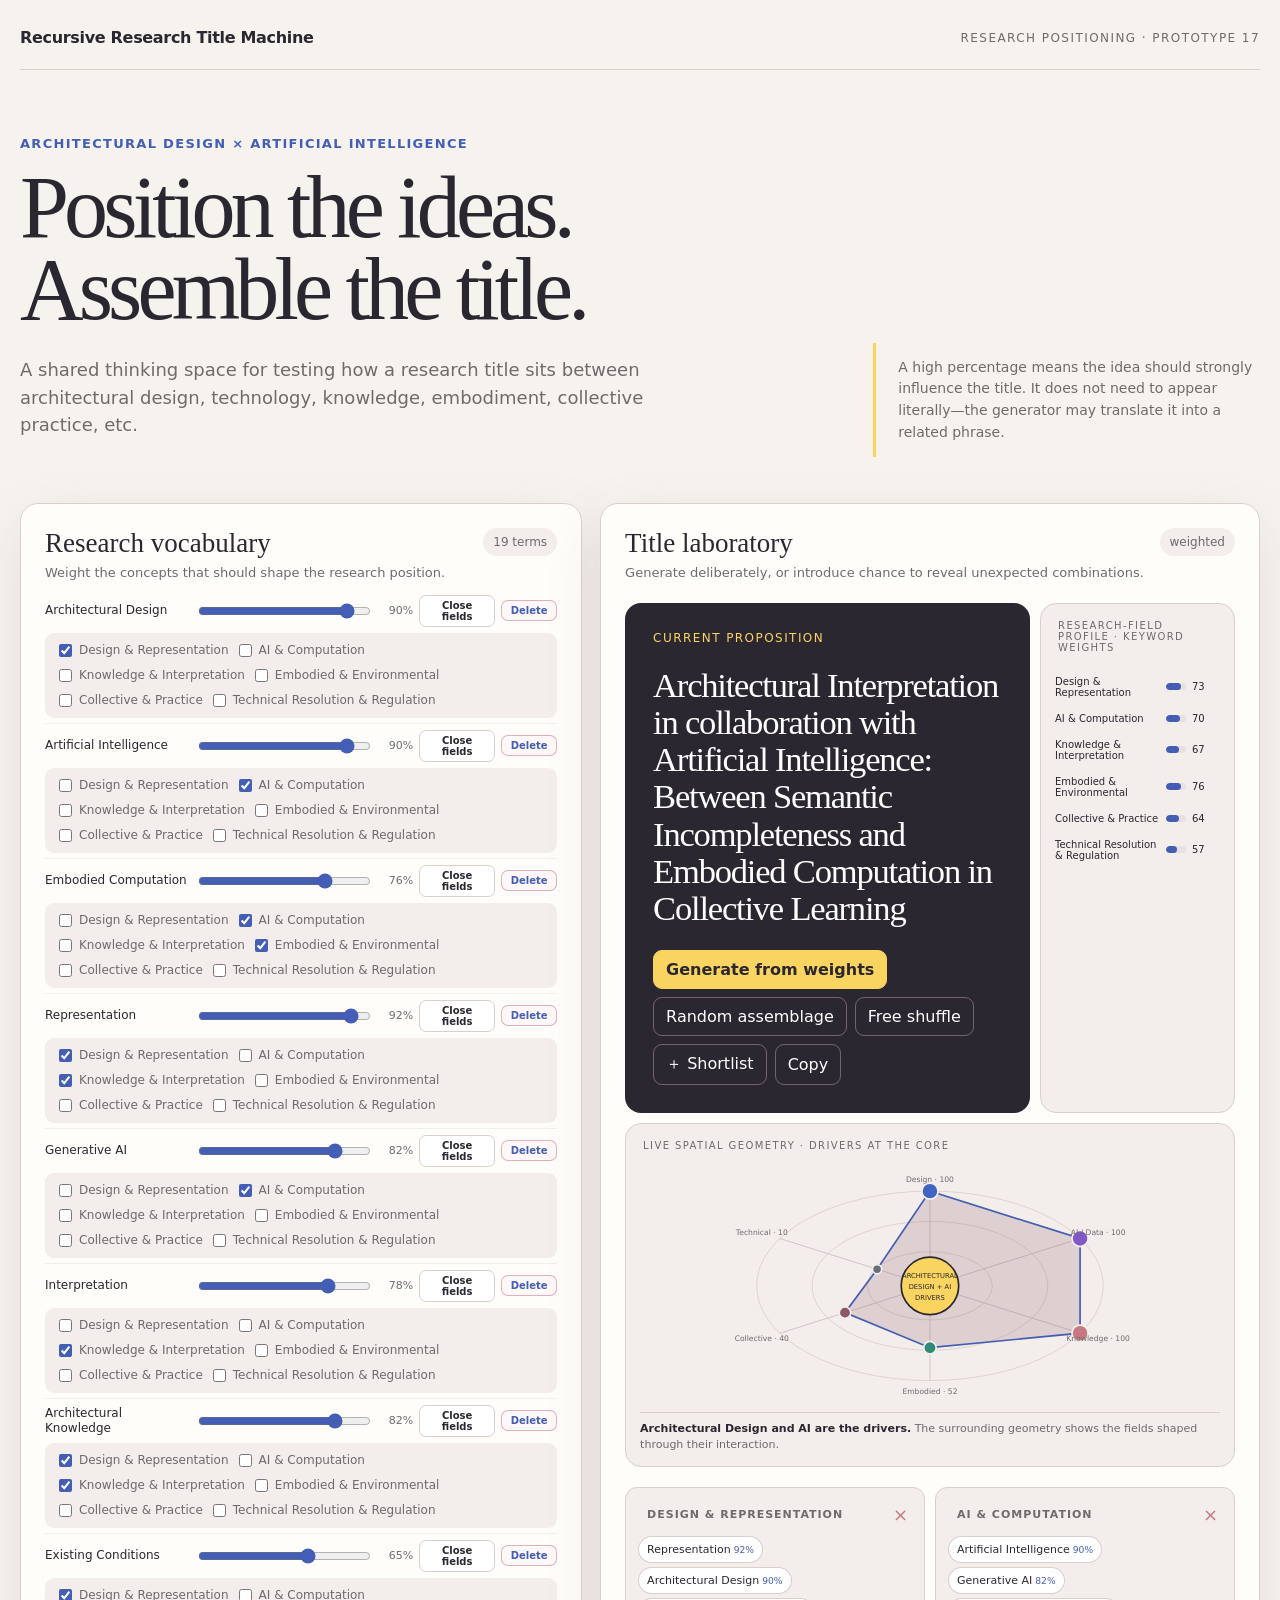
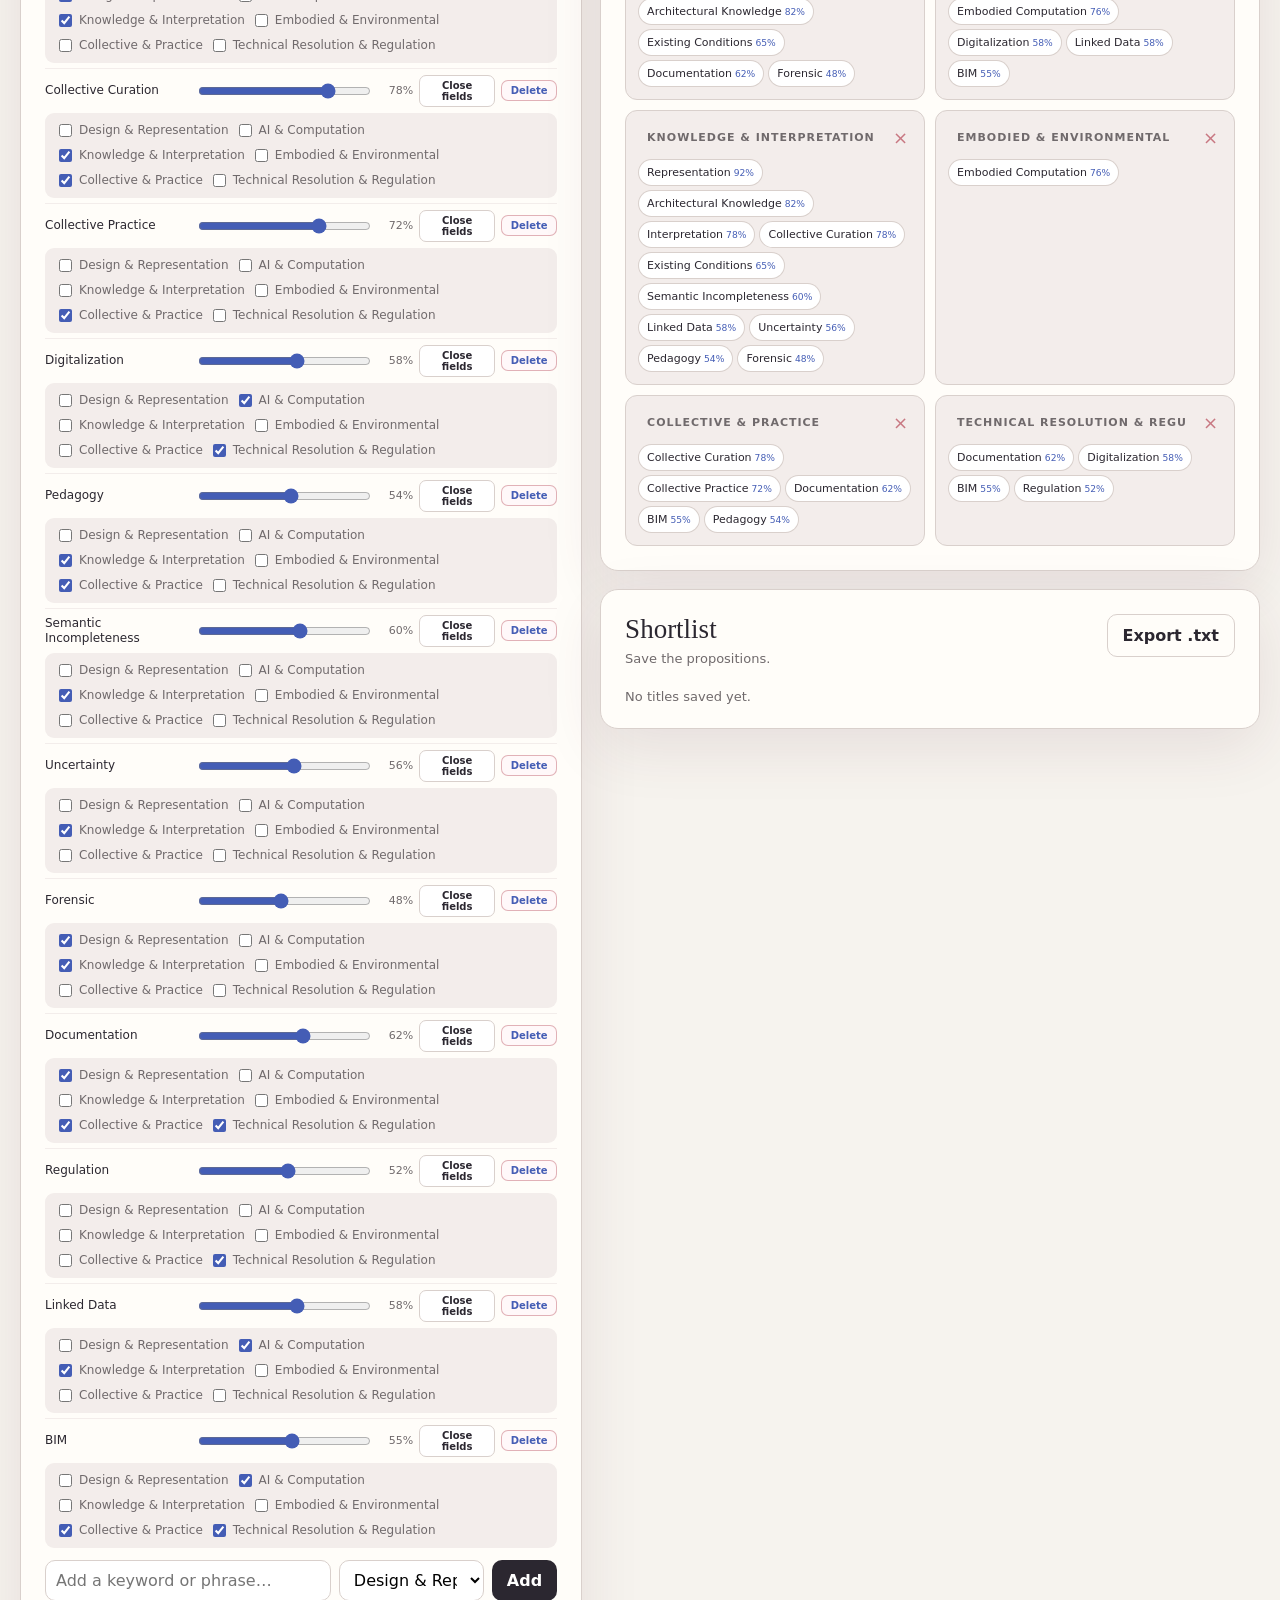
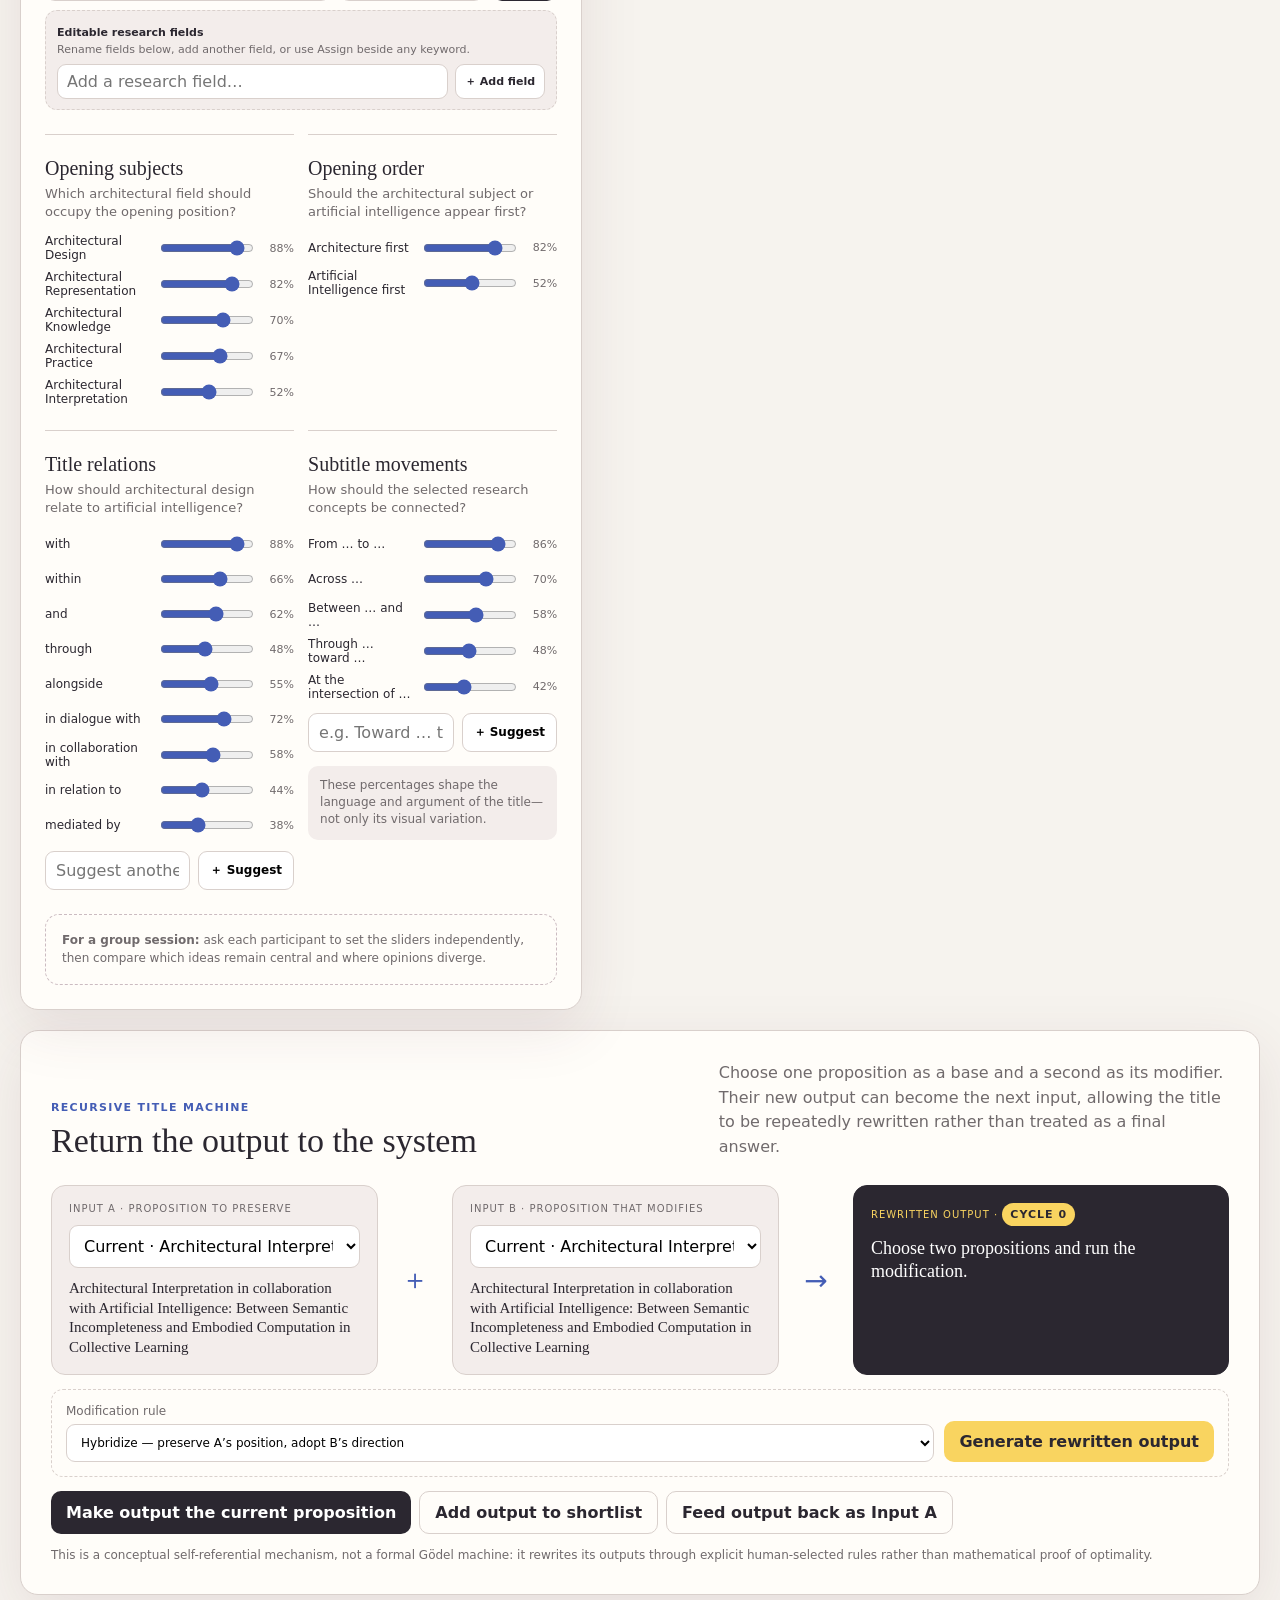
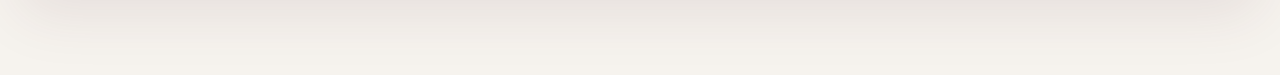
==== commit 7839c6e3: "modified:   recursive-title-machine-v17.html" ====
--- a/recursive-title-machine-v17.html
+++ b/recursive-title-machine-v17.html
@@ -15,7 +15,7 @@
     .note{align-self:end;border-left:3px solid var(--acid);padding:14px 0 14px 22px;color:var(--muted);line-height:1.55;font-size:14px}
     .grid{display:grid;grid-template-columns:.92fr 1.08fr;gap:18px;align-items:start}.panel{background:var(--card);border:1px solid var(--line);border-radius:18px;padding:24px;box-shadow:var(--shadow)}
     .panel-head{display:flex;justify-content:space-between;align-items:start;gap:15px;margin-bottom:20px}.panel h2{font-family:Georgia,serif;font-size:27px;font-weight:500;margin:0}.help{font-size:13px;color:var(--muted);line-height:1.4;margin-top:5px}.pill{background:var(--soft);border-radius:999px;padding:7px 10px;font-size:12px;color:var(--muted);white-space:nowrap}
-    .vocabulary-panel .panel-head{margin-bottom:12px}.keyword-list{display:grid;gap:5px}.word{display:grid;grid-template-columns:minmax(112px,1fr) 1.2fr 38px 66px 56px;align-items:center;gap:6px;border-top:1px solid var(--soft);padding-top:6px;min-height:30px}.word:first-child{border:0;padding-top:0}.word label{font-size:12px;line-height:1.2}.word output{font-variant-numeric:tabular-nums;font-size:11px;color:var(--muted);text-align:right}.assign-word{border:1px solid var(--line);border-radius:7px;background:white;color:var(--ink);padding:4px 6px;font-size:10px;font-weight:700}.assign-word:hover,.assign-word:focus-visible{border-color:var(--blue);color:var(--blue)}.delete-word{border:1px solid rgba(200,120,130,.55);border-radius:7px;background:#fff8f9;color:var(--blue);padding:4px 6px;font-size:10px;font-weight:700}.delete-word:hover,.delete-word:focus-visible{border-color:var(--warm);color:var(--ink);background:#f8e4e8}.category-editor{grid-column:1/-1;display:flex;flex-wrap:wrap;gap:6px;padding:8px 10px;background:var(--soft);border-radius:9px}.category-choice{display:inline-flex;align-items:center;gap:4px;font-size:10px;color:var(--muted)}.category-choice input{accent-color:var(--blue)}
+    .vocabulary-panel .panel-head{margin-bottom:12px}.keyword-list{display:grid;gap:5px}.word{display:grid;grid-template-columns:minmax(112px,1fr) 1.2fr 38px 76px 56px;align-items:center;gap:6px;border-top:1px solid var(--soft);padding-top:6px;min-height:30px}.word:first-child{border:0;padding-top:0}.word label{font-size:12px;line-height:1.2}.word output{font-variant-numeric:tabular-nums;font-size:11px;color:var(--muted);text-align:right}.assign-word{border:1px solid var(--line);border-radius:7px;background:white;color:var(--ink);padding:4px 6px;font-size:10px;font-weight:700}.assign-word:hover,.assign-word:focus-visible{border-color:var(--blue);color:var(--blue)}.delete-word{border:1px solid rgba(200,120,130,.55);border-radius:7px;background:#fff8f9;color:var(--blue);padding:4px 6px;font-size:10px;font-weight:700}.delete-word:hover,.delete-word:focus-visible{border-color:var(--warm);color:var(--ink);background:#f8e4e8}.category-editor{grid-column:1/-1;display:flex;flex-wrap:wrap;gap:6px;padding:8px 10px;background:var(--soft);border-radius:9px}.category-editor[hidden]{display:none}.category-choice{display:inline-flex;align-items:center;gap:4px;font-size:10px;color:var(--muted)}.category-choice input{accent-color:var(--blue)}
     input[type=range]{width:100%;accent-color:var(--blue)}.add{display:grid;grid-template-columns:1fr 145px auto;gap:8px;margin-top:12px}.add input,.add select{min-width:0;border:1px solid var(--line);border-radius:10px;background:white;padding:9px 10px}.btn{border:0;border-radius:10px;padding:11px 15px;font-weight:700;background:var(--ink);color:white}.btn.alt{background:var(--acid);color:var(--ink)}.btn.ghost{background:transparent;color:var(--ink);border:1px solid var(--line)}.lab-column{position:sticky;top:14px;align-self:start}
     .title-spatial-grid{display:grid;grid-template-columns:1.35fr .65fr;gap:10px;align-items:stretch}.title-stage{background:var(--ink);color:white;border-radius:16px;padding:28px;min-height:380px;display:flex;flex-direction:column;justify-content:space-between}.kicker{color:var(--acid);font-size:12px;text-transform:uppercase;letter-spacing:.12em}.generated{font-family:Georgia,serif;font-size:clamp(25px,2.7vw,42px);line-height:1.08;letter-spacing:-.035em;margin:22px 0}.actions{display:flex;gap:8px;flex-wrap:wrap}.stage-btn{border:1px solid rgba(239,194,202,.38);background:transparent;color:white;border-radius:9px;padding:9px 12px}.stage-btn:hover{border-color:var(--acid);color:var(--acid)}.stage-btn.primary{background:var(--acid);border-color:var(--acid);color:var(--ink);font-weight:750}
     .profile-tab{border:1px solid var(--line);border-radius:16px;background:var(--soft);padding:14px;min-width:0}.profile-tab .axes{margin-top:12px}.profile-tab .axis{grid-template-columns:105px 1fr 28px;gap:6px;margin:15px 0;font-size:10px}.geometry-label{font-size:10px;text-transform:uppercase;letter-spacing:.14em;color:var(--muted);padding:2px 3px 8px}.geometry-wide{border:1px solid var(--line);border-radius:16px;background:var(--soft);padding:14px;margin-top:10px}.geometry-wide svg{display:block;width:100%;height:auto;max-height:310px;aspect-ratio:16/7}.radar-ring{fill:none;stroke:var(--line);stroke-width:1}.radar-axis{stroke:#cdbdc3;stroke-width:1}.radar-shape{fill:rgba(112,58,73,.16);stroke:var(--blue);stroke-width:2}.radar-node{stroke:var(--soft);stroke-width:2;cursor:pointer}.radar-label{font-size:9px;fill:var(--muted);text-anchor:middle}.ai-core{fill:var(--acid);stroke:var(--ink);stroke-width:2}.ai-text{font-size:8px;font-weight:500;fill:var(--ink);text-anchor:middle}.geometry-detail{font-size:11px;line-height:1.4;color:var(--muted);border-top:1px solid var(--line);padding-top:8px;min-height:40px}.geometry-detail strong{color:var(--ink)}
@@ -26,7 +26,7 @@
     .shortlist{margin-top:18px;display:grid;gap:9px}.saved{display:grid;grid-template-columns:1fr auto;gap:12px;padding:13px 14px;border:1px solid var(--line);border-radius:12px;background:white;font-family:Georgia,serif;line-height:1.3}.saved button{border:0;background:transparent;color:var(--warm);font-size:18px}
     .footer-note{margin-top:24px;border:1px dashed #cbbbc1;border-radius:14px;padding:16px;color:var(--muted);font-size:12px;line-height:1.55}.empty{font-size:13px;color:var(--muted)}
     .recursive{margin-top:20px;padding:30px}.recursive-head{display:grid;grid-template-columns:1fr .8fr;gap:30px;align-items:end}.recursive-head p{color:var(--muted);line-height:1.55;margin:0}.machine-label{font-size:11px;letter-spacing:.12em;text-transform:uppercase;color:var(--blue);font-weight:750}.recursion-loop{display:grid;grid-template-columns:1fr 54px 1fr 54px 1.15fr;gap:10px;align-items:stretch;margin-top:25px}.input-slot,.recursive-output{border:1px solid var(--line);border-radius:14px;padding:17px;background:var(--soft);min-height:166px;display:flex;flex-direction:column;gap:11px}.input-slot label,.recursive-output small{font-size:10px;text-transform:uppercase;letter-spacing:.1em;color:var(--muted)}.input-slot select,.operation select{width:100%;min-width:0;border:1px solid var(--line);border-radius:9px;background:white;padding:10px}.slot-preview{font-family:Georgia,serif;font-size:15px;line-height:1.3;flex:1}.loop-arrow{display:grid;place-items:center;font-size:28px;color:var(--blue)}.recursive-output{background:var(--ink);color:white;border-color:var(--ink)}.recursive-output small{color:var(--acid)}.recursive-output strong{font-family:Georgia,serif;font-size:18px;line-height:1.25;font-weight:500}.operation{display:grid;grid-template-columns:1fr auto;gap:10px;align-items:end;margin-top:14px;padding:14px;border:1px dashed var(--line);border-radius:12px}.operation label{font-size:12px;color:var(--muted);display:grid;gap:6px}.recursive-actions{display:flex;gap:8px;flex-wrap:wrap;margin-top:14px}.recursive-note{font-size:12px;color:var(--muted);line-height:1.5;margin-top:12px}.cycle-count{display:inline-block;background:var(--acid);color:var(--ink);border-radius:99px;padding:5px 8px;font-size:11px;font-weight:750}
-    @media(max-width:980px){header,.grid,.recursive-head{grid-template-columns:1fr}.note{align-self:auto}header{gap:20px;padding-top:46px}.shell{padding-inline:16px}.panel{padding:18px}.word{grid-template-columns:105px 1fr 35px 66px 56px}.lab-column{position:static}.recursion-loop{grid-template-columns:1fr}.loop-arrow{transform:rotate(90deg);min-height:30px}.operation{grid-template-columns:1fr}}@media(max-width:700px){.language-grid{grid-template-columns:1fr}}@media(max-width:650px){.add,.title-spatial-grid{grid-template-columns:1fr}.theme-map{grid-template-columns:1fr}.word{grid-template-columns:1fr 1.2fr 35px}.word .assign-word,.word .delete-word{width:100%}.recursive{padding:18px}.title-stage{min-height:280px}.profile-tab .axis{grid-template-columns:125px 1fr 30px}.geometry-wide svg{max-height:280px}}
+    @media(max-width:980px){header,.grid,.recursive-head{grid-template-columns:1fr}.note{align-self:auto}header{gap:20px;padding-top:46px}.shell{padding-inline:16px}.panel{padding:18px}.word{grid-template-columns:105px 1fr 35px 76px 56px}.lab-column{position:static}.recursion-loop{grid-template-columns:1fr}.loop-arrow{transform:rotate(90deg);min-height:30px}.operation{grid-template-columns:1fr}}@media(max-width:700px){.language-grid{grid-template-columns:1fr}}@media(max-width:650px){.add,.title-spatial-grid{grid-template-columns:1fr}.theme-map{grid-template-columns:1fr}.word{grid-template-columns:1fr 1.2fr 35px}.word .assign-word,.word .delete-word{width:100%}.recursive{padding:18px}.title-stage{min-height:280px}.profile-tab .axis{grid-template-columns:125px 1fr 30px}.geometry-wide svg{max-height:280px}}
   </style>
 </head>
 <body>
@@ -136,7 +136,7 @@
 function persist(){localStorage.setItem('titleWords',JSON.stringify(words));localStorage.setItem('titleCategoriesV17',JSON.stringify(categories));localStorage.setItem('titleSaved',JSON.stringify(saved));localStorage.setItem('titleSubjects',JSON.stringify(subjects));localStorage.setItem('titleOrders',JSON.stringify(orders));localStorage.setItem('titleRelations',JSON.stringify(relations));localStorage.setItem('titleMovements',JSON.stringify(movements.map(({n,v})=>({n,v}))));localStorage.setItem('recursiveOutputs',JSON.stringify(recursiveOutputs));localStorage.setItem('recursiveCycles',recursiveCycles)}
 function safeText(value){return String(value).replace(/[&<>"']/g,char=>({'&':'&amp;','<':'&lt;','>':'&gt;','"':'&quot;',"'":'&#39;'}[char]))}
 function renderCategorySelect(){const select=document.querySelector('#newAxis');const keep=select.value;select.innerHTML=categories.map(c=>`<option value="${safeText(c.key)}">${safeText(c.label)}</option>`).join('');if(categories.some(c=>c.key===keep))select.value=keep}
-function renderWords(){const box=document.querySelector('#keywords');box.innerHTML='';words.forEach((w,i)=>{const row=document.createElement('div');row.className='word';row.innerHTML=`<label for="w${i}">${safeText(w.n)}</label><input id="w${i}" type="range" min="0" max="100" value="${w.v}" aria-label="Relevance of ${safeText(w.n)}"><output>${w.v}%</output><button class="assign-word" type="button" aria-expanded="false">Fields</button><button class="delete-word" type="button" aria-label="Delete ${safeText(w.n)}">Delete</button><div class="category-editor" hidden>${categories.map(c=>`<label class="category-choice"><input type="checkbox" value="${safeText(c.key)}" ${(w.cats||[]).includes(c.key)?'checked':''}> ${safeText(c.label)}</label>`).join('')}</div>`;const slider=row.querySelector('input[type=range]');slider.oninput=e=>{w.v=+e.target.value;row.querySelector('output').textContent=w.v+'%';persist();renderAxes();renderSpatial(titleEl.textContent)};const assign=row.querySelector('.assign-word'),editor=row.querySelector('.category-editor');assign.onclick=()=>{editor.hidden=!editor.hidden;assign.setAttribute('aria-expanded',String(!editor.hidden));assign.textContent=editor.hidden?'Fields':'Close'};editor.querySelectorAll('input[type=checkbox]').forEach(check=>check.onchange=()=>{let selected=[...editor.querySelectorAll('input:checked')].map(input=>input.value);if(!selected.length){check.checked=true;selected=[check.value]}w.cats=selected;w.a=selected[0];persist();renderAxes();renderSpatial(titleEl.textContent)});row.querySelector('.delete-word').onclick=()=>{words.splice(i,1);persist();renderWords();renderAxes();renderSpatial(titleEl.textContent)};box.appendChild(row)});document.querySelector('#count').textContent=words.length+' terms'}
+function renderWords(){const box=document.querySelector('#keywords');box.innerHTML='';words.forEach((w,i)=>{const row=document.createElement('div');row.className='word';row.innerHTML=`<label for="w${i}">${safeText(w.n)}</label><input id="w${i}" type="range" min="0" max="100" value="${w.v}" aria-label="Relevance of ${safeText(w.n)}"><output>${w.v}%</output><button class="assign-word" type="button" aria-expanded="true">Close fields</button><button class="delete-word" type="button" aria-label="Delete ${safeText(w.n)}">Delete</button><div class="category-editor">${categories.map(c=>`<label class="category-choice"><input type="checkbox" value="${safeText(c.key)}" ${(w.cats||[]).includes(c.key)?'checked':''}> ${safeText(c.label)}</label>`).join('')}</div>`;const slider=row.querySelector('input[type=range]');slider.oninput=e=>{w.v=+e.target.value;row.querySelector('output').textContent=w.v+'%';persist();renderAxes();renderSpatial(titleEl.textContent)};const assign=row.querySelector('.assign-word'),editor=row.querySelector('.category-editor');assign.onclick=()=>{editor.hidden=!editor.hidden;assign.setAttribute('aria-expanded',String(!editor.hidden));assign.textContent=editor.hidden?'Open fields':'Close fields'};editor.querySelectorAll('input[type=checkbox]').forEach(check=>check.onchange=()=>{let selected=[...editor.querySelectorAll('input:checked')].map(input=>input.value);if(!selected.length){check.checked=true;selected=[check.value]}w.cats=selected;w.a=selected[0];persist();renderAxes();renderSpatial(titleEl.textContent)});row.querySelector('.delete-word').onclick=()=>{words.splice(i,1);persist();renderWords();renderAxes();renderSpatial(titleEl.textContent)};box.appendChild(row)});document.querySelector('#count').textContent=words.length+' terms'}
 function pickWeighted(count,random=false){let pool=[...words];const out=[];while(pool.length&&out.length<count){let index;if(random) index=Math.floor(Math.random()*pool.length);else{const total=pool.reduce((s,w)=>s+Math.max(w.v,1),0);let r=Math.random()*total;index=pool.findIndex(w=>(r-=Math.max(w.v,1))<=0);if(index<0)index=0}const item=pool[index];out.push({word:item.n,display:phrase[item.n]||cap(item.n)});pool.splice(index,1)}return out}
 function oneWeighted(items,random=false){if(random)return items[Math.floor(Math.random()*items.length)];const total=items.reduce((s,item)=>s+Math.max(item.v,1),0);let r=Math.random()*total;return items.find(item=>(r-=Math.max(item.v,1))<=0)||items[0]}
 function cap(s){return s.replace(/\b\w/g,c=>c.toUpperCase())}
